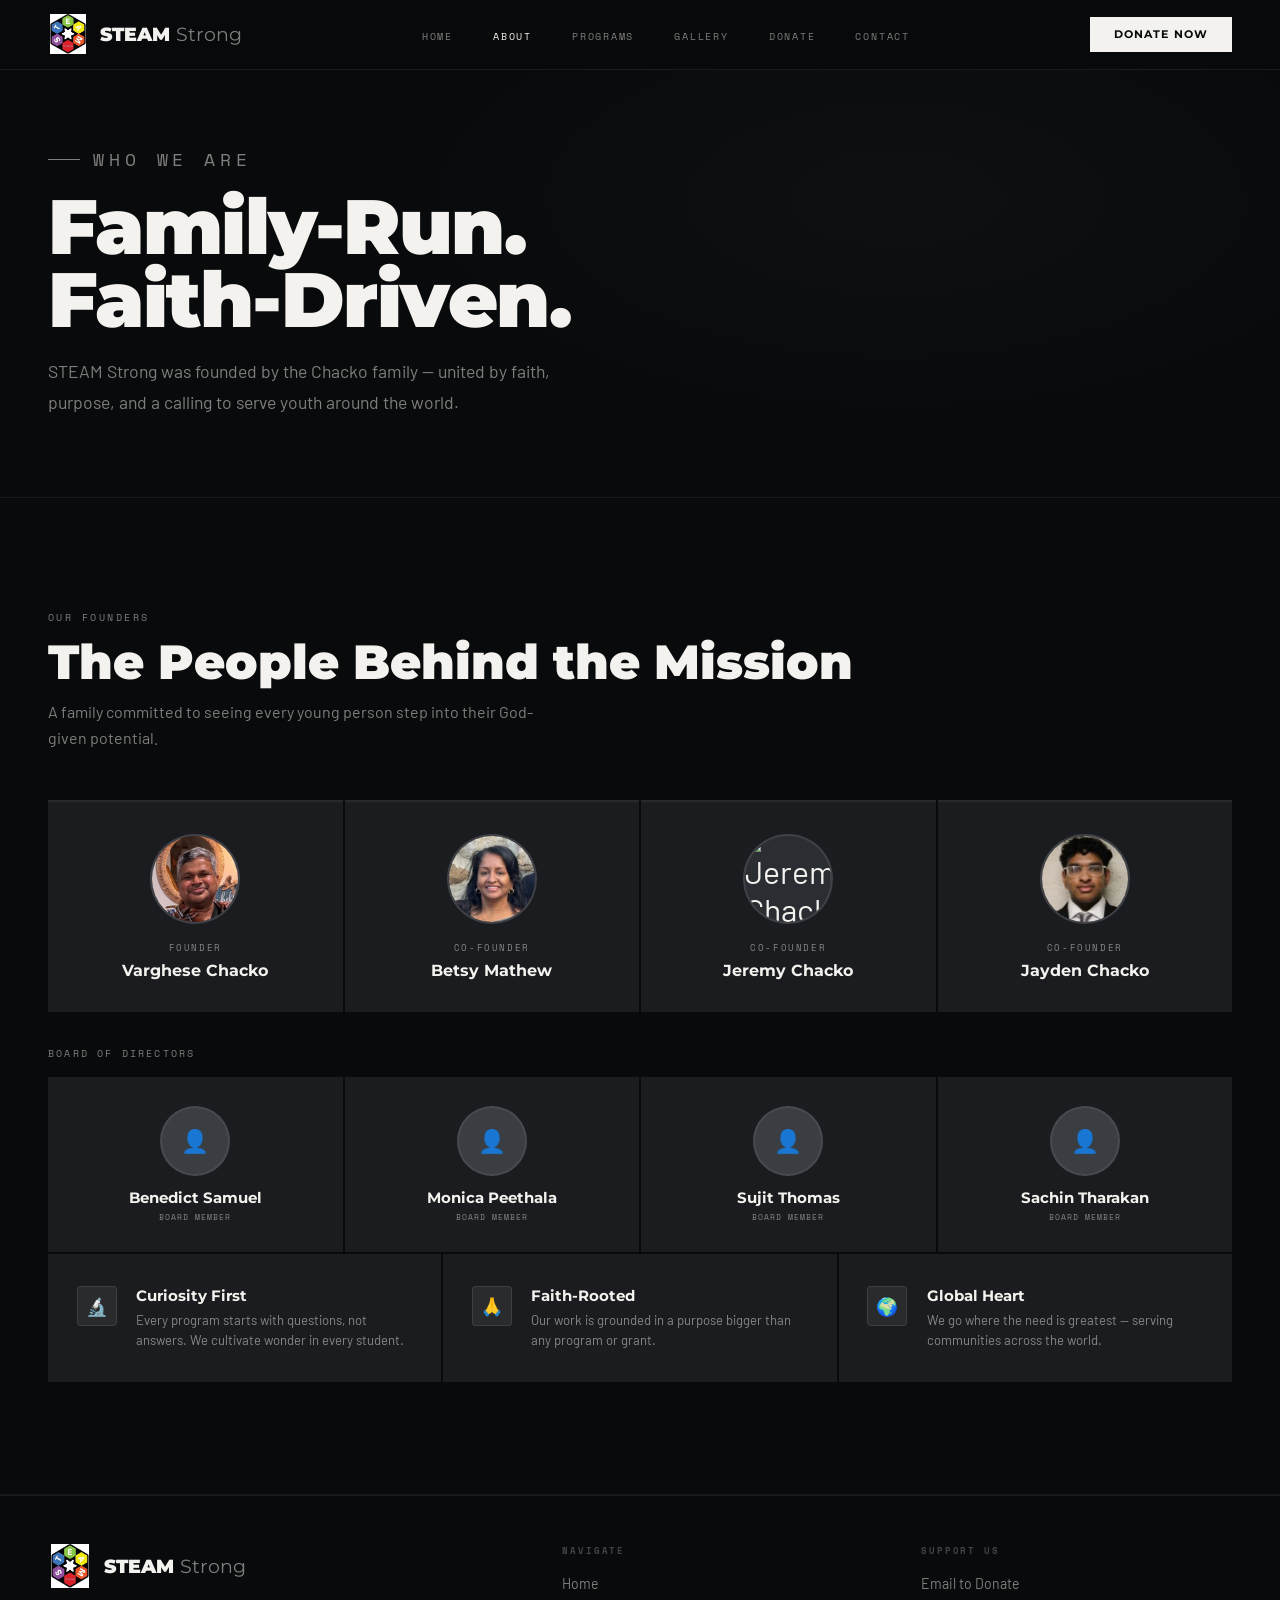
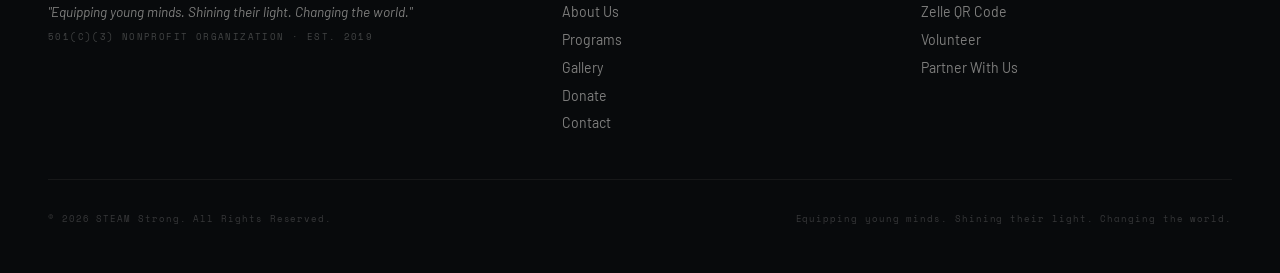
==== about.html @ a1da595a "Initial STEAM Strong website" ====
<!DOCTYPE html>
<html lang="en">
<head>
<meta charset="UTF-8">
<meta name="viewport" content="width=device-width, initial-scale=1.0">
<title>About Us — STEAM Strong</title>
<link rel="stylesheet" href="css/styles.css">
</head>
<body>

<!-- NAV -->
<nav>
  <a class="nav-logo-wrap" href="index.html">
    <img class="nav-logo-img" src="assets/images/logo.png" alt="STEAM Strong Logo">
    <div class="nav-logo-text">STEAM <span>Strong</span></div>
  </a>
  <ul class="nav-links" id="navLinks">
    <li><a href="index.html">Home</a></li>
    <li><a href="about.html" class="active">About</a></li>
    <li><a href="programs.html">Programs</a></li>
    <li><a href="gallery.html">Gallery</a></li>
    <li><a href="donate.html">Donate</a></li>
    <li><a href="contact.html">Contact</a></li>
    <li class="nav-mobile-cta"><a href="donate.html" class="nav-donate-mobile">Donate Now</a></li>
  </ul>
  <div class="nav-right">
    <a href="donate.html" class="nav-donate">Donate Now</a>
    <button class="nav-hamburger" id="hamburger" aria-label="Toggle navigation">
      <span></span><span></span><span></span>
    </button>
  </div>
</nav>

<!-- PAGE HERO -->
<section class="page-hero">
  <div class="page-hero-inner">
    <p class="page-hero-eyebrow">Who We Are</p>
    <h1>Family-Run.<br>Faith-Driven.</h1>
    <p>STEAM Strong was founded by the Chacko family — united by faith, purpose, and a calling to serve youth around the world.</p>
  </div>
</section>

<!-- FOUNDERS & BOARD -->
<section class="about reveal">
  <div class="about-header">
    <p class="section-label">Our Founders</p>
    <h2 class="section-title">The People Behind the Mission</h2>
    <p class="section-sub">A family committed to seeing every young person step into their God-given potential.</p>
  </div>

  <div class="founders-grid">
    <div class="person-card">
      <div class="person-photo"><img src="assets/images/varghese-chacko.png" alt="Varghese Chacko"></div>
      <div class="person-role">Founder</div>
      <div class="person-name">Varghese Chacko</div>
    </div>
    <div class="person-card">
      <div class="person-photo"><img src="assets/images/betsy-mathew.png" alt="Betsy Mathew"></div>
      <div class="person-role">Co-Founder</div>
      <div class="person-name">Betsy Mathew</div>
    </div>
    <div class="person-card">
      <div class="person-photo"><img src="assets/images/jeremy-chacko.jpg" alt="Jeremy Chacko"></div>
      <div class="person-role">Co-Founder</div>
      <div class="person-name">Jeremy Chacko</div>
    </div>
    <div class="person-card">
      <div class="person-photo"><img src="assets/images/jayden-chacko.png" alt="Jayden Chacko"></div>
      <div class="person-role">Co-Founder</div>
      <div class="person-name">Jayden Chacko</div>
    </div>
  </div>

  <div class="board-label">Board of Directors</div>
  <div class="board-grid">
    <div class="board-card">
      <div class="board-photo">👤</div>
      <div class="board-name">Benedict Samuel</div>
      <div class="board-title">Board Member</div>
    </div>
    <div class="board-card">
      <div class="board-photo">👤</div>
      <div class="board-name">Monica Peethala</div>
      <div class="board-title">Board Member</div>
    </div>
    <div class="board-card">
      <div class="board-photo">👤</div>
      <div class="board-name">Sujit Thomas</div>
      <div class="board-title">Board Member</div>
    </div>
    <div class="board-card">
      <div class="board-photo">👤</div>
      <div class="board-name">Sachin Tharakan</div>
      <div class="board-title">Board Member</div>
    </div>
  </div>

  <div class="values-row">
    <div class="value-card">
      <div class="value-icon-wrap">🔬</div>
      <div class="value-text"><h4>Curiosity First</h4><p>Every program starts with questions, not answers. We cultivate wonder in every student.</p></div>
    </div>
    <div class="value-card">
      <div class="value-icon-wrap">🙏</div>
      <div class="value-text"><h4>Faith-Rooted</h4><p>Our work is grounded in a purpose bigger than any program or grant.</p></div>
    </div>
    <div class="value-card">
      <div class="value-icon-wrap">🌍</div>
      <div class="value-text"><h4>Global Heart</h4><p>We go where the need is greatest — serving communities across the world.</p></div>
    </div>
  </div>
</section>

<!-- FOOTER -->
<footer>
  <div>
    <a class="footer-logo-wrap" href="index.html">
      <img class="footer-logo-img" src="assets/images/logo.png" alt="STEAM Strong">
      <div class="footer-logo-text">STEAM <span>Strong</span></div>
    </a>
    <p class="footer-tagline">"Equipping young minds. Shining their light. Changing the world."</p>
    <p class="footer-501">501(c)(3) Nonprofit Organization · Est. 2019</p>
  </div>
  <div class="footer-col">
    <h4>Navigate</h4>
    <ul>
      <li><a href="index.html">Home</a></li>
      <li><a href="about.html">About Us</a></li>
      <li><a href="programs.html">Programs</a></li>
      <li><a href="gallery.html">Gallery</a></li>
      <li><a href="donate.html">Donate</a></li>
      <li><a href="contact.html">Contact</a></li>
    </ul>
  </div>
  <div class="footer-col">
    <h4>Support Us</h4>
    <ul>
      <li><a href="mailto:steamstrong14@gmail.com">Email to Donate</a></li>
      <li><a href="donate.html">Zelle QR Code</a></li>
      <li><a href="contact.html">Volunteer</a></li>
      <li><a href="contact.html">Partner With Us</a></li>
    </ul>
  </div>
  <div class="footer-bottom">
    <p class="footer-copy">© 2026 STEAM Strong. All Rights Reserved.</p>
    <p class="footer-copy">Equipping young minds. Shining their light. Changing the world.</p>
  </div>
</footer>

<script src="js/main.js"></script>
</body>
</html>
---- css/styles.css ----
@import url('https://fonts.googleapis.com/css2?family=Montserrat:wght@400;700;900&family=Barlow:ital,wght@0,400;0,600;1,400&family=Space+Mono:wght@400;700&display=swap');

*,*::before,*::after{box-sizing:border-box;margin:0;padding:0;}
:root{
  --black:#080a0c;
  --white:#f4f2ee;
  --off-white:#e8e5df;
  --gray:#1a1c1f;
  --mid:#2a2d32;
  --light-gray:#3a3d42;
  --muted:rgba(244,242,238,0.5);
}
html{scroll-behavior:smooth;}
body{background:var(--black);color:var(--white);font-family:'Barlow',sans-serif;overflow-x:hidden;}

/* ── NAV ── */
nav{
  position:fixed;top:0;left:0;right:0;z-index:200;
  display:flex;justify-content:space-between;align-items:center;
  padding:0.9rem 3rem;
  background:rgba(8,10,12,0.95);
  backdrop-filter:blur(16px);
  border-bottom:1px solid rgba(244,242,238,0.08);
}
.nav-logo-wrap{display:flex;align-items:center;gap:0.75rem;text-decoration:none;}
.nav-logo-img{width:40px;height:40px;object-fit:contain;}
.nav-logo-text{font-family:'Montserrat',sans-serif;font-weight:900;font-size:1.2rem;color:var(--white);}
.nav-logo-text span{color:var(--muted);font-weight:400;}
.nav-links{display:flex;gap:2.5rem;list-style:none;}
.nav-links a{
  font-family:'Space Mono',monospace;font-size:0.62rem;
  letter-spacing:0.18em;text-transform:uppercase;
  color:var(--muted);text-decoration:none;transition:color 0.2s;
}
.nav-links a:hover,.nav-links a.active{color:var(--white);}
.nav-right{display:flex;align-items:center;gap:1rem;}
.nav-donate{
  font-family:'Montserrat',sans-serif;font-weight:700;
  font-size:0.7rem;letter-spacing:0.1em;text-transform:uppercase;
  background:var(--white);color:var(--black);
  padding:0.65rem 1.5rem;border:none;cursor:pointer;text-decoration:none;
  transition:background 0.2s,transform 0.15s;display:inline-block;
}
.nav-donate:hover{background:var(--off-white);transform:translateY(-1px);}

/* hamburger button */
.nav-hamburger{
  display:none;flex-direction:column;justify-content:center;
  gap:5px;background:none;border:none;cursor:pointer;
  padding:4px;z-index:210;
}
.nav-hamburger span{
  display:block;width:22px;height:2px;
  background:var(--white);
  transition:transform 0.3s ease,opacity 0.3s ease;
}
.nav-hamburger.open span:nth-child(1){transform:translateY(7px) rotate(45deg);}
.nav-hamburger.open span:nth-child(2){opacity:0;}
.nav-hamburger.open span:nth-child(3){transform:translateY(-7px) rotate(-45deg);}

/* mobile donate link inside menu (hidden on desktop) */
.nav-mobile-cta{display:none;}
.nav-donate-mobile{
  font-family:'Montserrat',sans-serif;font-weight:700;
  font-size:0.75rem;letter-spacing:0.1em;text-transform:uppercase;
  background:var(--white);color:var(--black)!important;
  padding:0.85rem 2rem;display:inline-block;
  margin-top:0.5rem;
}

/* ── HERO ── */
.hero{
  min-height:100vh;display:flex;flex-direction:column;
  justify-content:center;padding:8rem 3rem 5rem;
  position:relative;overflow:hidden;
}
.hero-bg{
  position:absolute;inset:0;z-index:0;
  background:radial-gradient(ellipse 50% 60% at 80% 50%, rgba(244,242,238,0.03) 0%, transparent 65%), var(--black);
}
.hero-hexbg{
  position:absolute;inset:0;z-index:0;opacity:0.025;
  background-image:url("data:image/svg+xml,%3Csvg xmlns='http://www.w3.org/2000/svg' width='56' height='100'%3E%3Cpath d='M28 66L0 50V18L28 2l28 16v32z' fill='none' stroke='white' stroke-width='1'/%3E%3Cpath d='M28 100L0 84V52L28 36l28 16v32z' fill='none' stroke='white' stroke-width='1'/%3E%3C/svg%3E");
  background-size:56px 100px;
}
.hero-content{position:relative;z-index:2;max-width:820px;}
.hero-eyebrow{
  font-family:'Space Mono',monospace;font-size:0.68rem;
  letter-spacing:0.28em;text-transform:uppercase;
  color:var(--muted);margin-bottom:1.4rem;
  display:flex;align-items:center;gap:0.8rem;
  opacity:0;animation:fadeUp 0.7s 0.1s forwards;
}
.hero-eyebrow::before{content:'';width:32px;height:1px;background:var(--muted);}
.hero-h1{
  font-family:'Montserrat',sans-serif;font-weight:900;
  font-size:clamp(3.5rem,9vw,7.5rem);
  line-height:0.9;letter-spacing:-0.02em;margin-bottom:1.5rem;
  opacity:0;animation:fadeUp 0.7s 0.25s forwards;
}
.hero-h1 .line1{color:var(--white);display:block;}
.hero-h1 .line2{display:block;-webkit-text-stroke:2px rgba(244,242,238,0.35);color:transparent;}
.hero-h1 .line3{display:block;color:var(--white);}
.hero-tagline{
  font-family:'Barlow',sans-serif;font-style:italic;
  font-size:1.3rem;color:rgba(244,242,238,0.6);
  margin-bottom:1.2rem;letter-spacing:0.01em;
  opacity:0;animation:fadeUp 0.7s 0.35s forwards;
}
.hero-sub{
  font-size:1.05rem;line-height:1.8;color:var(--muted);
  max-width:500px;margin-bottom:2.5rem;
  opacity:0;animation:fadeUp 0.7s 0.4s forwards;
}
.hero-actions{
  display:flex;gap:1rem;flex-wrap:wrap;
  opacity:0;animation:fadeUp 0.7s 0.55s forwards;
}
.btn-primary{
  font-family:'Montserrat',sans-serif;font-weight:700;
  font-size:0.75rem;letter-spacing:0.1em;text-transform:uppercase;
  background:var(--white);color:var(--black);
  padding:1rem 2.2rem;border:none;cursor:pointer;
  text-decoration:none;display:inline-block;
  transition:background 0.2s,transform 0.15s;
}
.btn-primary:hover{background:var(--off-white);transform:translateY(-2px);}
.btn-outline{
  font-family:'Montserrat',sans-serif;font-weight:700;
  font-size:0.75rem;letter-spacing:0.1em;text-transform:uppercase;
  background:transparent;color:var(--white);
  padding:1rem 2.2rem;border:1px solid rgba(244,242,238,0.25);
  cursor:pointer;text-decoration:none;display:inline-block;
  transition:border-color 0.2s,transform 0.15s;
}
.btn-outline:hover{border-color:var(--white);transform:translateY(-2px);}
.hero-logo-float{
  position:absolute;right:6%;top:50%;transform:translateY(-50%);
  width:clamp(180px,24vw,340px);opacity:0.07;
  pointer-events:none;z-index:1;
  animation:floatLogo 7s ease-in-out infinite;
}
@keyframes floatLogo{0%,100%{transform:translateY(-50%) rotate(-1deg);}50%{transform:translateY(-53%) rotate(1deg);}}

/* ── PAGE HERO (inner pages) ── */
.page-hero{
  padding:9rem 3rem 5rem;
  border-bottom:1px solid rgba(244,242,238,0.06);
  position:relative;overflow:hidden;
  background:radial-gradient(ellipse 60% 70% at 70% 40%, rgba(244,242,238,0.025) 0%, transparent 65%);
}
.page-hero-inner{position:relative;z-index:2;max-width:820px;}
.page-hero-eyebrow{
  font-family:'Space Mono',monospace;font-size:0.62rem;
  letter-spacing:0.28em;text-transform:uppercase;
  color:var(--muted);margin-bottom:1rem;
  display:flex;align-items:center;gap:0.8rem;
}
.page-hero-eyebrow::before{content:'';width:32px;height:1px;background:var(--muted);}
.page-hero h1{
  font-family:'Montserrat',sans-serif;font-weight:900;
  font-size:clamp(2.5rem,6vw,5rem);
  line-height:0.95;letter-spacing:-0.02em;
  margin-bottom:1.2rem;color:var(--white);
}
.page-hero p{
  font-size:1.1rem;line-height:1.75;
  color:var(--muted);max-width:560px;
}

/* ── TICKER ── */
.ticker{
  background:var(--gray);padding:0.85rem 0;
  overflow:hidden;white-space:nowrap;
  border-top:1px solid rgba(244,242,238,0.06);
  border-bottom:1px solid rgba(244,242,238,0.06);
}
.ticker-track{display:inline-flex;animation:ticker 28s linear infinite;}
.tick{
  font-family:'Montserrat',sans-serif;font-weight:700;
  font-size:0.75rem;letter-spacing:0.2em;text-transform:uppercase;
  padding:0 1.8rem;color:rgba(244,242,238,0.45);
}
.tick-dot{color:rgba(244,242,238,0.15);padding:0 0.2rem;}

/* ── SHARED SECTION LABELS ── */
.section-label{
  font-family:'Space Mono',monospace;font-size:0.62rem;
  letter-spacing:0.25em;text-transform:uppercase;color:var(--muted);margin-bottom:0.8rem;
}
.section-title{
  font-family:'Montserrat',sans-serif;font-weight:900;
  font-size:clamp(2rem,4vw,3rem);line-height:1.0;margin-bottom:0.8rem;color:var(--white);
}
.section-sub{font-size:1rem;color:var(--muted);max-width:520px;line-height:1.65;}

/* ── MISSION ── */
.mission{
  padding:7rem 3rem;
  display:grid;grid-template-columns:1fr 1fr;gap:5rem;
  align-items:center;border-bottom:1px solid rgba(244,242,238,0.06);
}
.mis-body{font-size:1.05rem;line-height:1.8;color:var(--muted);margin-bottom:1rem;}
.founded-badge{
  display:inline-flex;align-items:center;gap:0.6rem;
  border:1px solid rgba(244,242,238,0.15);padding:0.6rem 1.2rem;margin-top:1.5rem;
}
.founded-badge span{font-family:'Space Mono',monospace;font-size:0.62rem;letter-spacing:0.15em;text-transform:uppercase;color:var(--muted);}
.founded-badge strong{font-family:'Montserrat',sans-serif;font-weight:700;font-size:0.9rem;color:var(--white);}
.pillars-list{display:flex;flex-direction:column;gap:2px;}
.pillar-row{
  display:flex;align-items:center;gap:1.5rem;
  background:var(--gray);padding:1.4rem 1.8rem;transition:background 0.2s;cursor:default;
}
.pillar-row:hover{background:var(--mid);}
.pillar-letter{
  font-family:'Montserrat',sans-serif;font-weight:900;
  font-size:1.8rem;color:rgba(244,242,238,0.12);width:36px;flex-shrink:0;line-height:1;
  transition:color 0.2s;
}
.pillar-row:hover .pillar-letter{color:rgba(244,242,238,0.35);}
.pillar-name{font-family:'Montserrat',sans-serif;font-weight:700;font-size:1rem;margin-bottom:0.15rem;}
.pillar-desc{font-size:0.8rem;color:var(--muted);}

/* ── ABOUT ── */
.about{padding:7rem 3rem;border-bottom:1px solid rgba(244,242,238,0.06);}
.about-header{margin-bottom:3rem;}

/* founders */
.founders-grid{display:grid;grid-template-columns:repeat(4,1fr);gap:2px;margin-bottom:2px;}
.person-card{
  background:var(--gray);padding:2rem 1.5rem;
  display:flex;flex-direction:column;align-items:center;text-align:center;
  border-top:2px solid rgba(244,242,238,0.06);
  transition:background 0.25s,border-color 0.25s,transform 0.25s;
  cursor:default;
}
.person-card:hover{background:var(--mid);border-color:rgba(244,242,238,0.25);transform:translateY(-4px);}
.person-photo{
  width:90px;height:90px;border-radius:50%;
  background:var(--mid);border:2px solid rgba(244,242,238,0.1);
  margin-bottom:1.1rem;overflow:hidden;
  display:flex;align-items:center;justify-content:center;
  font-size:2rem;transition:border-color 0.25s;
}
.person-card:hover .person-photo{border-color:rgba(244,242,238,0.35);}
.person-photo img{width:100%;height:100%;object-fit:cover;}
.person-role{
  font-family:'Space Mono',monospace;font-size:0.55rem;
  letter-spacing:0.18em;text-transform:uppercase;
  color:var(--muted);margin-bottom:0.4rem;
}
.person-name{font-family:'Montserrat',sans-serif;font-weight:700;font-size:1rem;}

/* board */
.board-label{
  font-family:'Space Mono',monospace;font-size:0.62rem;
  letter-spacing:0.22em;text-transform:uppercase;color:var(--muted);
  padding:2rem 0 1rem;
}
.board-grid{display:grid;grid-template-columns:repeat(4,1fr);gap:2px;}
.board-card{
  background:var(--gray);padding:1.8rem 1.5rem;
  display:flex;flex-direction:column;align-items:center;text-align:center;
  transition:background 0.2s,transform 0.2s;cursor:default;
}
.board-card:hover{background:var(--mid);transform:translateY(-3px);}
.board-photo{
  width:70px;height:70px;border-radius:50%;
  background:var(--light-gray);margin-bottom:0.85rem;
  display:flex;align-items:center;justify-content:center;font-size:1.4rem;
  border:2px solid rgba(244,242,238,0.07);overflow:hidden;transition:border-color 0.2s;
}
.board-card:hover .board-photo{border-color:rgba(244,242,238,0.25);}
.board-photo img{width:100%;height:100%;object-fit:cover;}
.board-name{font-family:'Montserrat',sans-serif;font-weight:700;font-size:0.92rem;margin-bottom:0.25rem;}
.board-title{font-family:'Space Mono',monospace;font-size:0.52rem;letter-spacing:0.12em;text-transform:uppercase;color:var(--muted);}

/* values */
.values-row{display:grid;grid-template-columns:repeat(3,1fr);gap:2px;margin-top:2px;}
.value-card{
  background:var(--gray);padding:2rem 1.8rem;
  display:flex;gap:1.2rem;align-items:flex-start;transition:background 0.25s;
}
.value-card:hover{background:var(--mid);}
.value-icon-wrap{
  width:40px;height:40px;border-radius:4px;flex-shrink:0;
  display:flex;align-items:center;justify-content:center;font-size:1.1rem;
  background:rgba(244,242,238,0.07);border:1px solid rgba(244,242,238,0.1);
}
.value-text h4{font-family:'Montserrat',sans-serif;font-weight:700;font-size:0.95rem;margin-bottom:0.3rem;}
.value-text p{font-size:0.82rem;line-height:1.55;color:var(--muted);}

/* ── PROGRAMS ── */
.programs-section{padding:7rem 3rem;border-bottom:1px solid rgba(244,242,238,0.06);}
.programs-header{margin-bottom:3.5rem;}
.programs-grid{display:grid;grid-template-columns:1fr 1fr;gap:2px;}
.program-card{
  background:var(--gray);padding:2.5rem 2rem;
  border-top:2px solid rgba(244,242,238,0.04);
  transition:background 0.25s,border-color 0.25s;
}
.program-card:hover{background:var(--mid);border-color:rgba(244,242,238,0.2);}
.program-letter{
  font-family:'Montserrat',sans-serif;font-weight:900;
  font-size:3.5rem;color:rgba(244,242,238,0.07);
  line-height:1;margin-bottom:0.75rem;
  transition:color 0.2s;
}
.program-card:hover .program-letter{color:rgba(244,242,238,0.15);}
.program-name{font-family:'Montserrat',sans-serif;font-weight:900;font-size:1.3rem;margin-bottom:0.75rem;}
.program-desc{font-size:0.95rem;line-height:1.75;color:var(--muted);}

.approach-section{padding:7rem 3rem;border-bottom:1px solid rgba(244,242,238,0.06);}
.approach-header{margin-bottom:3rem;}
.approach-grid{display:grid;grid-template-columns:repeat(3,1fr);gap:2px;}
.approach-card{
  background:var(--gray);padding:2rem 1.8rem;
  transition:background 0.25s;
}
.approach-card:hover{background:var(--mid);}
.approach-num{
  font-family:'Space Mono',monospace;font-size:0.6rem;
  letter-spacing:0.2em;color:rgba(244,242,238,0.2);
  margin-bottom:1.2rem;
}
.approach-card h4{font-family:'Montserrat',sans-serif;font-weight:700;font-size:1rem;margin-bottom:0.5rem;}
.approach-card p{font-size:0.85rem;line-height:1.6;color:var(--muted);}

/* ── GET INVOLVED ── */
.involve{padding:7rem 3rem;border-bottom:1px solid rgba(244,242,238,0.06);}
.involve-header{margin-bottom:3.5rem;}
.involve-grid{display:grid;grid-template-columns:repeat(4,1fr);gap:2px;}
.inv-card{
  background:var(--gray);padding:2.5rem 2rem;
  position:relative;overflow:hidden;cursor:pointer;
  border-top:2px solid rgba(244,242,238,0.0);
  transition:background 0.25s,border-color 0.25s,transform 0.2s;
  text-decoration:none;color:inherit;display:block;
}
.inv-card:hover{background:var(--mid);border-color:rgba(244,242,238,0.3);transform:translateY(-3px);}
.inv-bg-num{
  position:absolute;right:-0.5rem;bottom:-1.5rem;
  font-family:'Montserrat',sans-serif;font-weight:900;
  font-size:6rem;color:rgba(244,242,238,0.04);line-height:1;pointer-events:none;
}
.inv-title{font-family:'Montserrat',sans-serif;font-weight:900;font-size:1.2rem;margin-bottom:0.75rem;}
.inv-desc{font-size:0.85rem;line-height:1.6;color:var(--muted);}
.inv-arrow{margin-top:1.5rem;font-size:1.2rem;color:rgba(244,242,238,0.25);display:block;transition:transform 0.25s,color 0.2s;}
.inv-card:hover .inv-arrow{transform:translate(4px,-4px);color:var(--white);}

/* ── DONATE SECTION ── */
.donate-section{
  padding:7rem 3rem;
  background:var(--gray);
  border-bottom:1px solid rgba(244,242,238,0.06);
}
.donate-inner{
  display:grid;grid-template-columns:1fr 1fr;gap:5rem;align-items:center;
}
.donate-left .section-title{margin-bottom:1rem;}
.donate-left p{font-size:1rem;line-height:1.75;color:var(--muted);margin-bottom:2rem;}
.donate-methods{display:flex;flex-direction:column;gap:2px;}
.donate-method{
  background:var(--black);padding:1.5rem 1.8rem;
  display:flex;align-items:center;gap:1.5rem;
  transition:background 0.2s;
}
.donate-method:hover{background:var(--mid);}
.donate-method-icon{
  width:44px;height:44px;background:var(--mid);border:1px solid rgba(244,242,238,0.1);
  display:flex;align-items:center;justify-content:center;font-size:1.1rem;flex-shrink:0;
}
.donate-method-text strong{
  display:block;font-family:'Montserrat',sans-serif;font-weight:700;font-size:0.95rem;margin-bottom:0.2rem;
}
.donate-method-text span{font-size:0.82rem;color:var(--muted);}
.donate-method-text a{font-size:0.82rem;color:rgba(244,242,238,0.6);text-decoration:none;transition:color 0.2s;}
.donate-method-text a:hover{color:var(--white);}
.donate-btn{
  display:inline-block;margin-top:1.5rem;
  font-family:'Montserrat',sans-serif;font-weight:700;
  font-size:0.75rem;letter-spacing:0.1em;text-transform:uppercase;
  background:var(--white);color:var(--black);
  padding:1rem 2.2rem;border:none;cursor:pointer;text-decoration:none;
  transition:background 0.2s,transform 0.15s;
}
.donate-btn:hover{background:var(--off-white);transform:translateY(-2px);}

/* Zelle QR */
.zelle-qr-wrap{
  display:flex;flex-direction:column;align-items:center;
  background:var(--black);padding:2.5rem;
  border:1px solid rgba(244,242,238,0.08);
}
.zelle-qr-label{
  font-family:'Space Mono',monospace;font-size:0.62rem;
  letter-spacing:0.2em;text-transform:uppercase;color:var(--muted);margin-bottom:1.2rem;
}
.zelle-qr-img{
  width:180px;height:180px;object-fit:contain;
  border:1px solid rgba(244,242,238,0.08);background:white;padding:8px;
}
.zelle-name{font-family:'Montserrat',sans-serif;font-weight:700;font-size:1rem;margin-top:1rem;}
.zelle-email{font-size:0.82rem;color:var(--muted);margin-top:0.25rem;}
.zelle-logo{
  font-family:'Montserrat',sans-serif;font-weight:900;
  font-size:1.2rem;color:#6d1ed4;margin-top:0.75rem;letter-spacing:-0.01em;
}

/* ── HOME ABOUT TEASER ── */
.home-about{
  padding:7rem 3rem;
  border-bottom:1px solid rgba(244,242,238,0.06);
}
.home-about-inner{display:grid;grid-template-columns:1fr 1fr;gap:5rem;align-items:center;}
.home-about-faces{display:grid;grid-template-columns:1fr 1fr;gap:2px;}
.home-face{
  background:var(--gray);padding:1.5rem 1rem;
  display:flex;flex-direction:column;align-items:center;text-align:center;
  transition:background 0.2s;
}
.home-face:hover{background:var(--mid);}
.home-face-photo{
  width:72px;height:72px;border-radius:50%;
  background:var(--mid);border:2px solid rgba(244,242,238,0.1);
  margin-bottom:0.8rem;overflow:hidden;
  display:flex;align-items:center;justify-content:center;font-size:1.6rem;
}
.home-face-photo img{width:100%;height:100%;object-fit:cover;}
.home-face-name{font-family:'Montserrat',sans-serif;font-weight:700;font-size:0.85rem;}
.home-face-role{font-family:'Space Mono',monospace;font-size:0.5rem;letter-spacing:0.15em;text-transform:uppercase;color:var(--muted);margin-top:0.25rem;}

/* ── HOME GALLERY TEASER ── */
.home-gallery{
  padding:7rem 3rem;
  border-bottom:1px solid rgba(244,242,238,0.06);
}
.home-gallery-header{display:flex;justify-content:space-between;align-items:flex-end;margin-bottom:2rem;}
.home-gallery-grid{display:grid;grid-template-columns:repeat(3,1fr);gap:3px;}
.home-gallery-item{
  overflow:hidden;position:relative;cursor:pointer;
  background:var(--gray);aspect-ratio:4/3;
}
.home-gallery-item img{
  width:100%;height:100%;object-fit:cover;
  display:block;
  transition:transform 0.5s ease,filter 0.4s ease;
  filter:brightness(0.85);
}
.home-gallery-item:hover img{transform:scale(1.05);filter:brightness(1);}

/* ── IMPACT GALLERY (full) ── */
.impact{padding:7rem 3rem;border-bottom:1px solid rgba(244,242,238,0.06);}
.impact-header{margin-bottom:3rem;}
.gallery-grid{
  display:grid;
  grid-template-columns:repeat(3,1fr);
  grid-template-rows:auto auto;
  gap:3px;
}
.gallery-item{
  overflow:hidden;position:relative;cursor:pointer;
  background:var(--gray);
}
.gallery-item.tall{grid-row:span 2;}
.gallery-item.wide{grid-column:span 2;}
.gallery-item img{
  width:100%;height:100%;object-fit:cover;
  display:block;
  transition:transform 0.5s ease,filter 0.4s ease;
  filter:brightness(0.85);
  min-height:260px;
}
.gallery-item.tall img{min-height:100%;}
.gallery-item:hover img{transform:scale(1.05);filter:brightness(1);}
.gallery-caption{
  position:absolute;bottom:0;left:0;right:0;
  padding:1.2rem 1.5rem;
  background:linear-gradient(transparent, rgba(8,10,12,0.85));
  font-family:'Space Mono',monospace;font-size:0.58rem;
  letter-spacing:0.15em;text-transform:uppercase;
  color:rgba(244,242,238,0.7);
  transform:translateY(8px);opacity:0;
  transition:transform 0.3s,opacity 0.3s;
}
.gallery-item:hover .gallery-caption{transform:translateY(0);opacity:1;}

/* lightbox */
.lightbox{
  position:fixed;inset:0;z-index:999;
  background:rgba(8,10,12,0.95);
  display:flex;align-items:center;justify-content:center;
  opacity:0;pointer-events:none;transition:opacity 0.3s;
}
.lightbox.open{opacity:1;pointer-events:all;}
.lightbox img{max-width:90vw;max-height:88vh;object-fit:contain;}
.lightbox-close{
  position:absolute;top:1.5rem;right:2rem;
  font-size:2rem;color:var(--muted);cursor:pointer;
  transition:color 0.2s;background:none;border:none;
}
.lightbox-close:hover{color:var(--white);}

/* ── CONTACT ── */
.contact{padding:7rem 3rem;border-bottom:1px solid rgba(244,242,238,0.06);}
.contact-inner{display:grid;grid-template-columns:1fr 1.5fr;gap:5rem;align-items:start;}
.contact-left p{font-size:1rem;line-height:1.75;color:var(--muted);margin:1rem 0 2rem;}
.contact-detail{display:flex;align-items:center;gap:1rem;margin-bottom:1.2rem;}
.contact-icon{
  width:40px;height:40px;display:flex;align-items:center;
  justify-content:center;font-size:0.9rem;flex-shrink:0;
  background:var(--gray);border:1px solid rgba(244,242,238,0.1);
}
.contact-detail-text strong{
  display:block;font-family:'Space Mono',monospace;font-size:0.55rem;
  letter-spacing:0.15em;text-transform:uppercase;color:var(--muted);margin-bottom:0.15rem;
}
.contact-detail-text span,.contact-detail-text a{
  font-size:0.9rem;color:rgba(244,242,238,0.75);text-decoration:none;transition:color 0.2s;
}
.contact-detail-text a:hover{color:var(--white);}
.contact-form{display:flex;flex-direction:column;gap:1rem;}
.form-row{display:grid;grid-template-columns:1fr 1fr;gap:1rem;}
.form-group{display:flex;flex-direction:column;gap:0.35rem;}
.form-label{font-family:'Space Mono',monospace;font-size:0.55rem;letter-spacing:0.18em;text-transform:uppercase;color:var(--muted);}
.form-input,.form-select,.form-textarea{
  background:var(--gray);border:1px solid rgba(244,242,238,0.08);
  color:var(--white);padding:0.85rem 1rem;
  font-family:'Barlow',sans-serif;font-size:0.95rem;
  outline:none;transition:border-color 0.2s;
}
.form-input:focus,.form-select:focus,.form-textarea:focus{border-color:rgba(244,242,238,0.4);}
.form-select option{background:var(--gray);}
.form-textarea{resize:vertical;min-height:110px;}
.form-submit{
  font-family:'Montserrat',sans-serif;font-weight:700;
  font-size:0.75rem;letter-spacing:0.1em;text-transform:uppercase;
  background:var(--white);color:var(--black);
  padding:1.1rem 2.2rem;border:none;cursor:pointer;
  align-self:flex-start;transition:background 0.2s,transform 0.15s;
}
.form-submit:hover{background:var(--off-white);transform:translateY(-2px);}

/* ── FOOTER ── */
footer{
  padding:3rem;display:grid;grid-template-columns:1.5fr 1fr 1fr;
  gap:3rem;align-items:start;border-top:1px solid rgba(244,242,238,0.08);
}
.footer-logo-wrap{display:flex;align-items:center;gap:0.75rem;margin-bottom:0.8rem;text-decoration:none;}
.footer-logo-img{width:44px;height:44px;object-fit:contain;}
.footer-logo-text{font-family:'Montserrat',sans-serif;font-weight:900;font-size:1.2rem;color:var(--white);}
.footer-logo-text span{color:var(--muted);font-weight:400;}
.footer-tagline{font-size:0.85rem;color:var(--muted);line-height:1.55;margin-bottom:0.5rem;font-style:italic;}
.footer-501{font-family:'Space Mono',monospace;font-size:0.58rem;letter-spacing:0.15em;text-transform:uppercase;color:rgba(244,242,238,0.25);}
.footer-col h4{font-family:'Space Mono',monospace;font-size:0.58rem;letter-spacing:0.2em;text-transform:uppercase;color:rgba(244,242,238,0.25);margin-bottom:1rem;}
.footer-col ul{list-style:none;display:flex;flex-direction:column;gap:0.55rem;}
.footer-col a{font-size:0.88rem;color:var(--muted);text-decoration:none;transition:color 0.2s;}
.footer-col a:hover{color:var(--white);}
.footer-bottom{
  grid-column:span 3;border-top:1px solid rgba(244,242,238,0.06);padding-top:2rem;
  display:flex;justify-content:space-between;align-items:center;flex-wrap:wrap;gap:1rem;
}
.footer-copy{font-family:'Space Mono',monospace;font-size:0.58rem;letter-spacing:0.1em;color:rgba(244,242,238,0.2);}

/* ── ANIMATIONS ── */
@keyframes fadeUp{from{opacity:0;transform:translateY(20px);}to{opacity:1;transform:translateY(0);}}
@keyframes ticker{from{transform:translateX(0);}to{transform:translateX(-50%);}}
.reveal{opacity:0;transform:translateY(28px);transition:opacity 0.7s,transform 0.7s;}
.reveal.visible{opacity:1;transform:translateY(0);}

/* ── RESPONSIVE ── */
@media(max-width:960px){
  nav{padding:1rem 1.5rem;}
  .nav-hamburger{display:flex;}
  .nav-donate{display:none;}

  /* Mobile overlay menu */
  .nav-links{
    display:flex;
    flex-direction:column;align-items:center;justify-content:center;
    position:fixed;inset:0;
    background:rgba(8,10,12,0.98);backdrop-filter:blur(16px);
    gap:2.2rem;z-index:195;
    opacity:0;pointer-events:none;
    transition:opacity 0.3s ease;
  }
  .nav-links.open{opacity:1;pointer-events:all;}
  .nav-links a{font-size:0.85rem;letter-spacing:0.2em;}
  .nav-mobile-cta{display:list-item;}

  /* page layout */
  .hero,.mission,.about,.involve,.donate-section,.contact,
  .programs-section,.approach-section,.home-about,.home-gallery,.impact{
    padding:4rem 1.5rem;
  }
  .hero{padding-top:7rem;}
  .hero-logo-float{display:none;}
  .mission{grid-template-columns:1fr;gap:3rem;}
  .founders-grid{grid-template-columns:1fr 1fr;}
  .board-grid{grid-template-columns:1fr 1fr;}
  .values-row{grid-template-columns:1fr;}
  .involve-grid{grid-template-columns:1fr 1fr;}
  .donate-inner{grid-template-columns:1fr;gap:3rem;}
  .contact-inner{grid-template-columns:1fr;gap:3rem;}
  .form-row{grid-template-columns:1fr;}
  footer{grid-template-columns:1fr;padding:2rem 1.5rem;}
  .footer-bottom{grid-column:span 1;flex-direction:column;text-align:center;}
  .programs-grid{grid-template-columns:1fr;}
  .approach-grid{grid-template-columns:1fr;}
  .home-about-inner{grid-template-columns:1fr;gap:3rem;}
  .home-gallery-grid{grid-template-columns:1fr 1fr;}
  .home-gallery-header{flex-direction:column;align-items:flex-start;gap:1rem;}
  .gallery-grid{grid-template-columns:1fr 1fr;}
  .gallery-item.tall{grid-row:span 1;}
  .gallery-item.wide{grid-column:span 2;}
  .page-hero{padding:7rem 1.5rem 3.5rem;}
}
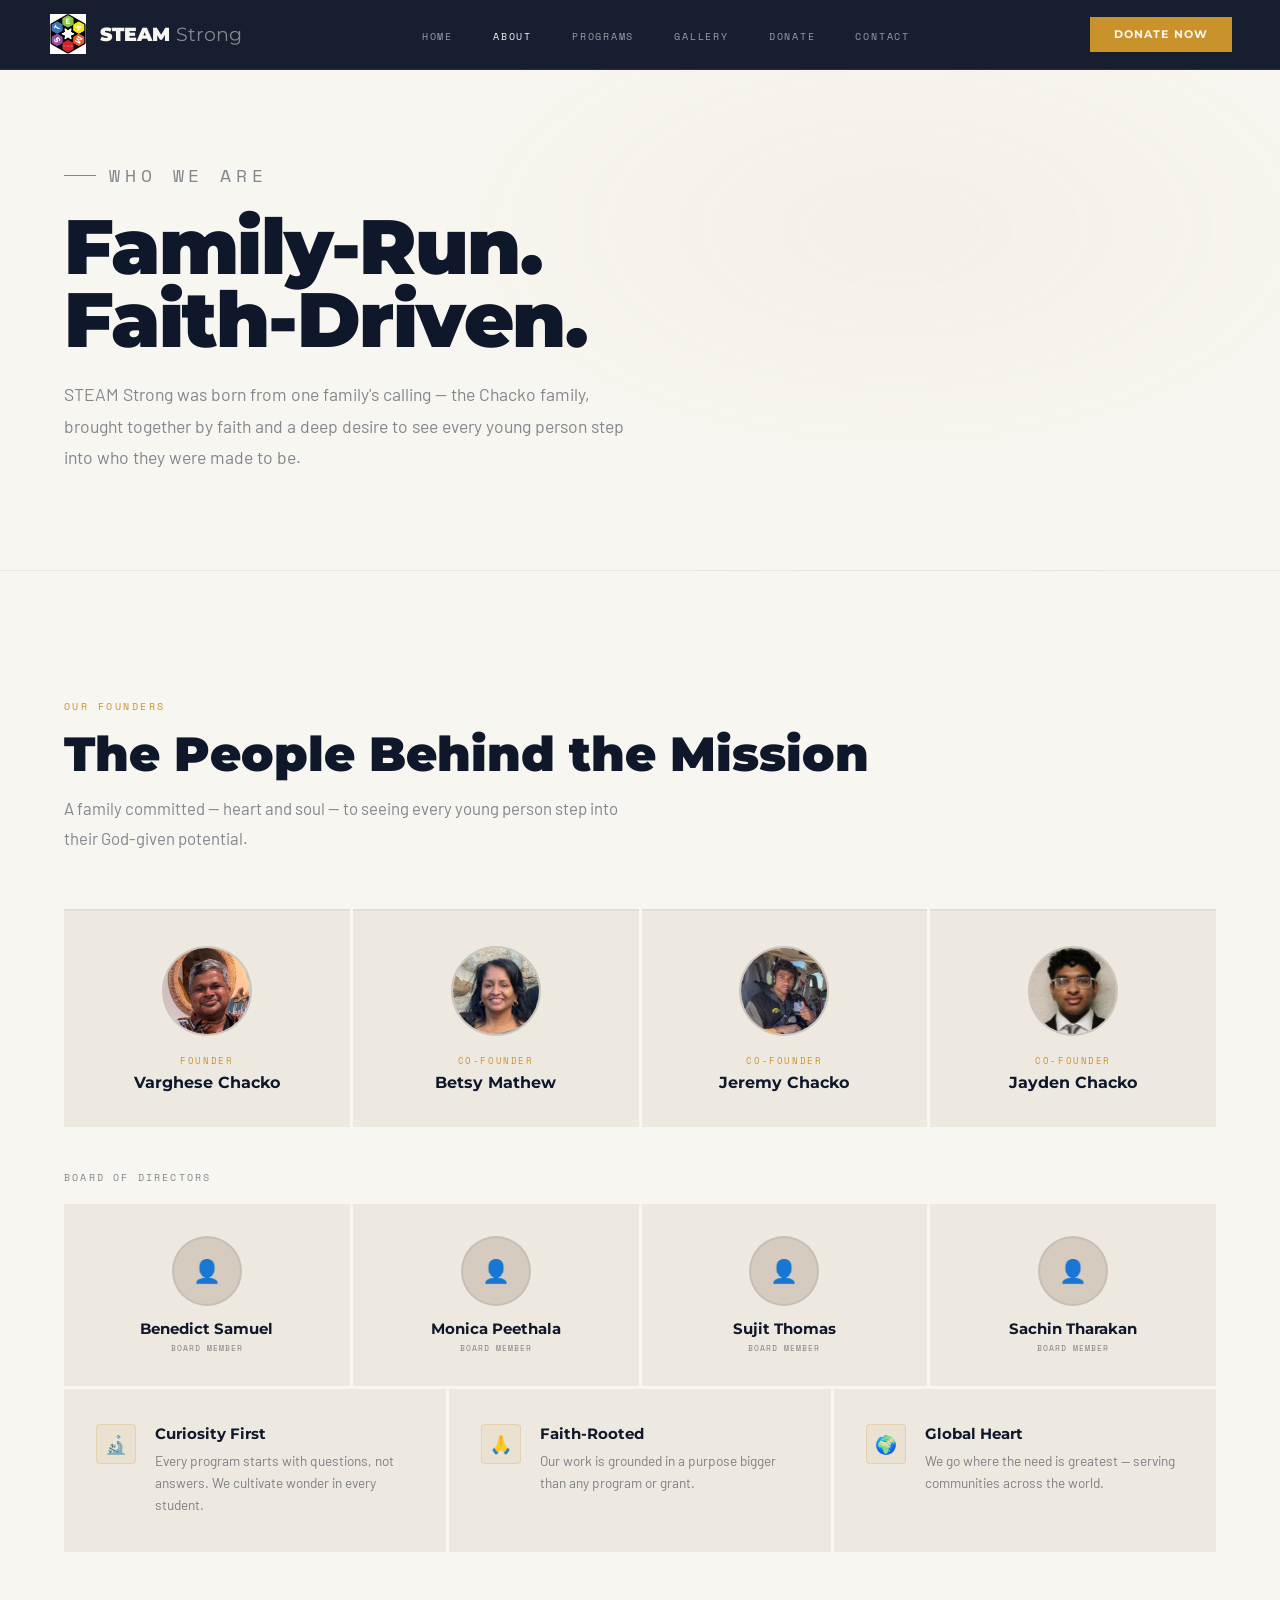
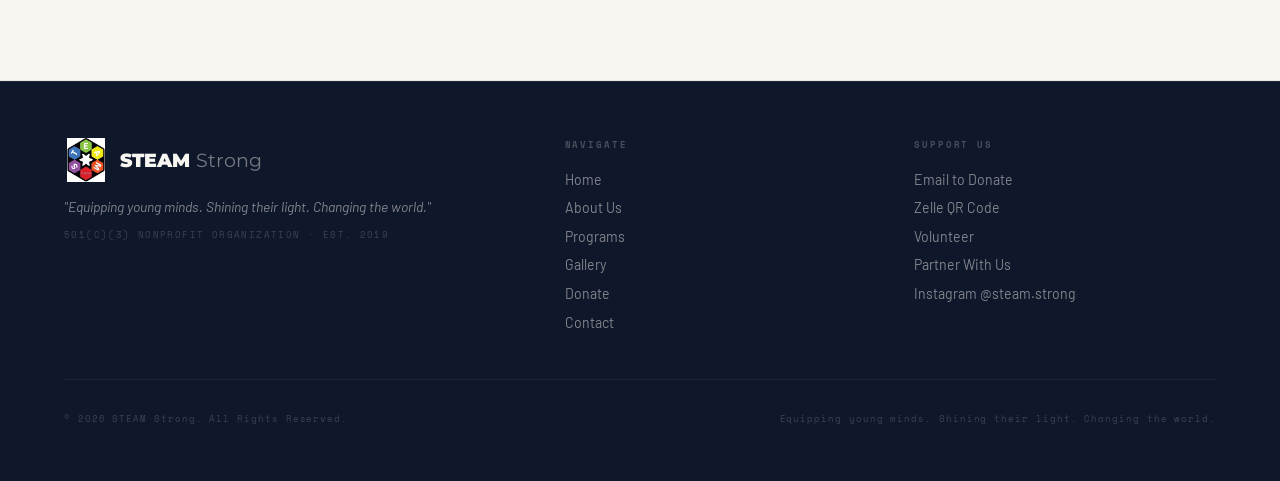
==== commit d8877702: "Warm gold theme, logo fix, Instagram, copy updates" ====
--- a/about.html
+++ b/about.html
@@ -36,7 +36,7 @@
   <div class="page-hero-inner">
     <p class="page-hero-eyebrow">Who We Are</p>
     <h1>Family-Run.<br>Faith-Driven.</h1>
-    <p>STEAM Strong was founded by the Chacko family — united by faith, purpose, and a calling to serve youth around the world.</p>
+    <p>STEAM Strong was born from one family's calling — the Chacko family, brought together by faith and a deep desire to see every young person step into who they were made to be.</p>
   </div>
 </section>
 
@@ -45,7 +45,7 @@
   <div class="about-header">
     <p class="section-label">Our Founders</p>
     <h2 class="section-title">The People Behind the Mission</h2>
-    <p class="section-sub">A family committed to seeing every young person step into their God-given potential.</p>
+    <p class="section-sub">A family committed — heart and soul — to seeing every young person step into their God-given potential.</p>
   </div>
 
   <div class="founders-grid">
@@ -60,7 +60,7 @@
       <div class="person-name">Betsy Mathew</div>
     </div>
     <div class="person-card">
-      <div class="person-photo"><img src="assets/images/jeremy-chacko.jpg" alt="Jeremy Chacko"></div>
+      <div class="person-photo"><img src="assets/images/jeremy-chacko.png" alt="Jeremy Chacko"></div>
       <div class="person-role">Co-Founder</div>
       <div class="person-name">Jeremy Chacko</div>
     </div>
@@ -139,6 +139,7 @@
       <li><a href="donate.html">Zelle QR Code</a></li>
       <li><a href="contact.html">Volunteer</a></li>
       <li><a href="contact.html">Partner With Us</a></li>
+      <li><a href="https://instagram.com/steam.strong" target="_blank">Instagram @steam.strong</a></li>
     </ul>
   </div>
   <div class="footer-bottom">
--- a/css/styles.css
+++ b/css/styles.css
@@ -2,46 +2,48 @@
 
 *,*::before,*::after{box-sizing:border-box;margin:0;padding:0;}
 :root{
-  --black:#080a0c;
-  --white:#f4f2ee;
-  --off-white:#e8e5df;
-  --gray:#1a1c1f;
-  --mid:#2a2d32;
-  --light-gray:#3a3d42;
-  --muted:rgba(244,242,238,0.5);
+  --black:#F8F6F1;          /* page background — warm cream */
+  --white:#0F172A;          /* primary text — deep navy */
+  --off-white:#1E2D4A;      /* secondary navy (hover states) */
+  --gray:#EEE9E0;           /* card / alt section background */
+  --mid:#E0D9CE;            /* card hover background */
+  --light-gray:#D5CCBF;     /* deep hover, board photo background */
+  --muted:rgba(15,23,42,0.5);  /* muted body text */
+  --gold:#C9922A;           /* accent — gold */
+  --gold-dark:#B8821F;      /* gold hover */
 }
 html{scroll-behavior:smooth;}
 body{background:var(--black);color:var(--white);font-family:'Barlow',sans-serif;overflow-x:hidden;}
 
-/* ── NAV ── */
+/* ── NAV — always dark navy ── */
 nav{
   position:fixed;top:0;left:0;right:0;z-index:200;
   display:flex;justify-content:space-between;align-items:center;
   padding:0.9rem 3rem;
-  background:rgba(8,10,12,0.95);
+  background:rgba(15,23,42,0.97);
   backdrop-filter:blur(16px);
   border-bottom:1px solid rgba(244,242,238,0.08);
 }
 .nav-logo-wrap{display:flex;align-items:center;gap:0.75rem;text-decoration:none;}
 .nav-logo-img{width:40px;height:40px;object-fit:contain;}
-.nav-logo-text{font-family:'Montserrat',sans-serif;font-weight:900;font-size:1.2rem;color:var(--white);}
-.nav-logo-text span{color:var(--muted);font-weight:400;}
+.nav-logo-text{font-family:'Montserrat',sans-serif;font-weight:900;font-size:1.2rem;color:#F8F6F1;}
+.nav-logo-text span{color:rgba(244,242,238,0.5);font-weight:400;}
 .nav-links{display:flex;gap:2.5rem;list-style:none;}
 .nav-links a{
   font-family:'Space Mono',monospace;font-size:0.62rem;
   letter-spacing:0.18em;text-transform:uppercase;
-  color:var(--muted);text-decoration:none;transition:color 0.2s;
-}
-.nav-links a:hover,.nav-links a.active{color:var(--white);}
+  color:rgba(244,242,238,0.6);text-decoration:none;transition:color 0.2s;
+}
+.nav-links a:hover,.nav-links a.active{color:#F8F6F1;}
 .nav-right{display:flex;align-items:center;gap:1rem;}
 .nav-donate{
   font-family:'Montserrat',sans-serif;font-weight:700;
   font-size:0.7rem;letter-spacing:0.1em;text-transform:uppercase;
-  background:var(--white);color:var(--black);
+  background:var(--gold);color:#F8F6F1;
   padding:0.65rem 1.5rem;border:none;cursor:pointer;text-decoration:none;
   transition:background 0.2s,transform 0.15s;display:inline-block;
 }
-.nav-donate:hover{background:var(--off-white);transform:translateY(-1px);}
+.nav-donate:hover{background:var(--gold-dark);transform:translateY(-1px);}
 
 /* hamburger button */
 .nav-hamburger{
@@ -51,7 +53,7 @@
 }
 .nav-hamburger span{
   display:block;width:22px;height:2px;
-  background:var(--white);
+  background:#F8F6F1;
   transition:transform 0.3s ease,opacity 0.3s ease;
 }
 .nav-hamburger.open span:nth-child(1){transform:translateY(7px) rotate(45deg);}
@@ -63,24 +65,24 @@
 .nav-donate-mobile{
   font-family:'Montserrat',sans-serif;font-weight:700;
   font-size:0.75rem;letter-spacing:0.1em;text-transform:uppercase;
-  background:var(--white);color:var(--black)!important;
-  padding:0.85rem 2rem;display:inline-block;
+  background:var(--gold);color:#F8F6F1!important;
+  padding:0.85rem 2rem;display:inline-block;text-decoration:none;
   margin-top:0.5rem;
 }
 
 /* ── HERO ── */
 .hero{
   min-height:100vh;display:flex;flex-direction:column;
-  justify-content:center;padding:8rem 3rem 5rem;
+  justify-content:center;padding:8rem 4rem 5rem;
   position:relative;overflow:hidden;
 }
 .hero-bg{
   position:absolute;inset:0;z-index:0;
-  background:radial-gradient(ellipse 50% 60% at 80% 50%, rgba(244,242,238,0.03) 0%, transparent 65%), var(--black);
+  background:radial-gradient(ellipse 50% 60% at 78% 50%, rgba(201,146,42,0.07) 0%, transparent 65%), var(--black);
 }
 .hero-hexbg{
-  position:absolute;inset:0;z-index:0;opacity:0.025;
-  background-image:url("data:image/svg+xml,%3Csvg xmlns='http://www.w3.org/2000/svg' width='56' height='100'%3E%3Cpath d='M28 66L0 50V18L28 2l28 16v32z' fill='none' stroke='white' stroke-width='1'/%3E%3Cpath d='M28 100L0 84V52L28 36l28 16v32z' fill='none' stroke='white' stroke-width='1'/%3E%3C/svg%3E");
+  position:absolute;inset:0;z-index:0;opacity:0.04;
+  background-image:url("data:image/svg+xml,%3Csvg xmlns='http://www.w3.org/2000/svg' width='56' height='100'%3E%3Cpath d='M28 66L0 50V18L28 2l28 16v32z' fill='none' stroke='%230F172A' stroke-width='1'/%3E%3Cpath d='M28 100L0 84V52L28 36l28 16v32z' fill='none' stroke='%230F172A' stroke-width='1'/%3E%3C/svg%3E");
   background-size:56px 100px;
 }
 .hero-content{position:relative;z-index:2;max-width:820px;}
@@ -99,17 +101,17 @@
   opacity:0;animation:fadeUp 0.7s 0.25s forwards;
 }
 .hero-h1 .line1{color:var(--white);display:block;}
-.hero-h1 .line2{display:block;-webkit-text-stroke:2px rgba(244,242,238,0.35);color:transparent;}
+.hero-h1 .line2{display:block;-webkit-text-stroke:3px var(--gold);color:transparent;}
 .hero-h1 .line3{display:block;color:var(--white);}
 .hero-tagline{
   font-family:'Barlow',sans-serif;font-style:italic;
-  font-size:1.3rem;color:rgba(244,242,238,0.6);
+  font-size:1.3rem;color:rgba(15,23,42,0.6);
   margin-bottom:1.2rem;letter-spacing:0.01em;
   opacity:0;animation:fadeUp 0.7s 0.35s forwards;
 }
 .hero-sub{
-  font-size:1.05rem;line-height:1.8;color:var(--muted);
-  max-width:500px;margin-bottom:2.5rem;
+  font-size:1.05rem;line-height:1.85;color:var(--muted);
+  max-width:520px;margin-bottom:2.5rem;
   opacity:0;animation:fadeUp 0.7s 0.4s forwards;
 }
 .hero-actions{
@@ -119,41 +121,42 @@
 .btn-primary{
   font-family:'Montserrat',sans-serif;font-weight:700;
   font-size:0.75rem;letter-spacing:0.1em;text-transform:uppercase;
-  background:var(--white);color:var(--black);
+  background:var(--gold);color:#F8F6F1;
   padding:1rem 2.2rem;border:none;cursor:pointer;
   text-decoration:none;display:inline-block;
   transition:background 0.2s,transform 0.15s;
 }
-.btn-primary:hover{background:var(--off-white);transform:translateY(-2px);}
+.btn-primary:hover{background:var(--gold-dark);transform:translateY(-2px);}
 .btn-outline{
   font-family:'Montserrat',sans-serif;font-weight:700;
   font-size:0.75rem;letter-spacing:0.1em;text-transform:uppercase;
   background:transparent;color:var(--white);
-  padding:1rem 2.2rem;border:1px solid rgba(244,242,238,0.25);
+  padding:1rem 2.2rem;border:1px solid rgba(15,23,42,0.3);
   cursor:pointer;text-decoration:none;display:inline-block;
-  transition:border-color 0.2s,transform 0.15s;
-}
-.btn-outline:hover{border-color:var(--white);transform:translateY(-2px);}
+  transition:border-color 0.2s,color 0.2s,transform 0.15s;
+}
+.btn-outline:hover{border-color:var(--gold);color:var(--gold);transform:translateY(-2px);}
 .hero-logo-float{
   position:absolute;right:6%;top:50%;transform:translateY(-50%);
-  width:clamp(180px,24vw,340px);opacity:0.07;
+  width:clamp(200px,22vw,340px);opacity:1;
   pointer-events:none;z-index:1;
   animation:floatLogo 7s ease-in-out infinite;
+  filter:drop-shadow(0 8px 32px rgba(15,23,42,0.12));
 }
 @keyframes floatLogo{0%,100%{transform:translateY(-50%) rotate(-1deg);}50%{transform:translateY(-53%) rotate(1deg);}}
 
 /* ── PAGE HERO (inner pages) ── */
 .page-hero{
-  padding:9rem 3rem 5rem;
-  border-bottom:1px solid rgba(244,242,238,0.06);
+  padding:10rem 4rem 6rem;
+  border-bottom:1px solid rgba(15,23,42,0.07);
   position:relative;overflow:hidden;
-  background:radial-gradient(ellipse 60% 70% at 70% 40%, rgba(244,242,238,0.025) 0%, transparent 65%);
+  background:radial-gradient(ellipse 60% 70% at 70% 40%, rgba(201,146,42,0.06) 0%, transparent 65%);
 }
 .page-hero-inner{position:relative;z-index:2;max-width:820px;}
 .page-hero-eyebrow{
   font-family:'Space Mono',monospace;font-size:0.62rem;
   letter-spacing:0.28em;text-transform:uppercase;
-  color:var(--muted);margin-bottom:1rem;
+  color:var(--muted);margin-bottom:1.2rem;
   display:flex;align-items:center;gap:0.8rem;
 }
 .page-hero-eyebrow::before{content:'';width:32px;height:1px;background:var(--muted);}
@@ -161,94 +164,94 @@
   font-family:'Montserrat',sans-serif;font-weight:900;
   font-size:clamp(2.5rem,6vw,5rem);
   line-height:0.95;letter-spacing:-0.02em;
-  margin-bottom:1.2rem;color:var(--white);
+  margin-bottom:1.4rem;color:var(--white);
 }
 .page-hero p{
-  font-size:1.1rem;line-height:1.75;
-  color:var(--muted);max-width:560px;
+  font-size:1.1rem;line-height:1.8;
+  color:var(--muted);max-width:580px;
 }
 
 /* ── TICKER ── */
 .ticker{
   background:var(--gray);padding:0.85rem 0;
   overflow:hidden;white-space:nowrap;
-  border-top:1px solid rgba(244,242,238,0.06);
-  border-bottom:1px solid rgba(244,242,238,0.06);
+  border-top:1px solid rgba(15,23,42,0.06);
+  border-bottom:1px solid rgba(15,23,42,0.06);
 }
 .ticker-track{display:inline-flex;animation:ticker 28s linear infinite;}
 .tick{
   font-family:'Montserrat',sans-serif;font-weight:700;
   font-size:0.75rem;letter-spacing:0.2em;text-transform:uppercase;
-  padding:0 1.8rem;color:rgba(244,242,238,0.45);
-}
-.tick-dot{color:rgba(244,242,238,0.15);padding:0 0.2rem;}
+  padding:0 1.8rem;color:rgba(15,23,42,0.4);
+}
+.tick-dot{color:rgba(15,23,42,0.18);padding:0 0.2rem;}
 
 /* ── SHARED SECTION LABELS ── */
 .section-label{
   font-family:'Space Mono',monospace;font-size:0.62rem;
-  letter-spacing:0.25em;text-transform:uppercase;color:var(--muted);margin-bottom:0.8rem;
+  letter-spacing:0.25em;text-transform:uppercase;color:var(--gold);margin-bottom:1rem;
 }
 .section-title{
   font-family:'Montserrat',sans-serif;font-weight:900;
-  font-size:clamp(2rem,4vw,3rem);line-height:1.0;margin-bottom:0.8rem;color:var(--white);
-}
-.section-sub{font-size:1rem;color:var(--muted);max-width:520px;line-height:1.65;}
+  font-size:clamp(2rem,4vw,3rem);line-height:1.0;margin-bottom:1rem;color:var(--white);
+}
+.section-sub{font-size:1.05rem;color:var(--muted);max-width:560px;line-height:1.75;}
 
 /* ── MISSION ── */
 .mission{
-  padding:7rem 3rem;
+  padding:8rem 4rem;
   display:grid;grid-template-columns:1fr 1fr;gap:5rem;
-  align-items:center;border-bottom:1px solid rgba(244,242,238,0.06);
-}
-.mis-body{font-size:1.05rem;line-height:1.8;color:var(--muted);margin-bottom:1rem;}
+  align-items:center;border-bottom:1px solid rgba(15,23,42,0.07);
+}
+.mis-body{font-size:1.05rem;line-height:1.9;color:var(--muted);margin-bottom:1.2rem;}
 .founded-badge{
   display:inline-flex;align-items:center;gap:0.6rem;
-  border:1px solid rgba(244,242,238,0.15);padding:0.6rem 1.2rem;margin-top:1.5rem;
+  border:1px solid rgba(15,23,42,0.15);padding:0.65rem 1.2rem;margin-top:1.5rem;
 }
 .founded-badge span{font-family:'Space Mono',monospace;font-size:0.62rem;letter-spacing:0.15em;text-transform:uppercase;color:var(--muted);}
 .founded-badge strong{font-family:'Montserrat',sans-serif;font-weight:700;font-size:0.9rem;color:var(--white);}
-.pillars-list{display:flex;flex-direction:column;gap:2px;}
+.pillars-list{display:flex;flex-direction:column;gap:3px;}
 .pillar-row{
   display:flex;align-items:center;gap:1.5rem;
-  background:var(--gray);padding:1.4rem 1.8rem;transition:background 0.2s;cursor:default;
+  background:var(--gray);padding:1.6rem 2rem;transition:background 0.2s;cursor:default;
 }
 .pillar-row:hover{background:var(--mid);}
 .pillar-letter{
   font-family:'Montserrat',sans-serif;font-weight:900;
-  font-size:1.8rem;color:rgba(244,242,238,0.12);width:36px;flex-shrink:0;line-height:1;
+  font-size:1.8rem;color:rgba(15,23,42,0.1);width:36px;flex-shrink:0;line-height:1;
   transition:color 0.2s;
 }
-.pillar-row:hover .pillar-letter{color:rgba(244,242,238,0.35);}
+.pillar-row:hover .pillar-letter{color:var(--gold);}
 .pillar-name{font-family:'Montserrat',sans-serif;font-weight:700;font-size:1rem;margin-bottom:0.15rem;}
-.pillar-desc{font-size:0.8rem;color:var(--muted);}
+.pillar-desc{font-size:0.82rem;color:var(--muted);line-height:1.6;}
 
 /* ── ABOUT ── */
-.about{padding:7rem 3rem;border-bottom:1px solid rgba(244,242,238,0.06);}
-.about-header{margin-bottom:3rem;}
+.about{padding:8rem 4rem;border-bottom:1px solid rgba(15,23,42,0.07);}
+.about-header{margin-bottom:3.5rem;}
 
 /* founders */
-.founders-grid{display:grid;grid-template-columns:repeat(4,1fr);gap:2px;margin-bottom:2px;}
+.founders-grid{display:grid;grid-template-columns:repeat(4,1fr);gap:3px;margin-bottom:3px;}
 .person-card{
-  background:var(--gray);padding:2rem 1.5rem;
+  background:var(--gray);padding:2.2rem 1.5rem;
   display:flex;flex-direction:column;align-items:center;text-align:center;
-  border-top:2px solid rgba(244,242,238,0.06);
+  border-top:2px solid rgba(15,23,42,0.05);
   transition:background 0.25s,border-color 0.25s,transform 0.25s;
   cursor:default;
 }
-.person-card:hover{background:var(--mid);border-color:rgba(244,242,238,0.25);transform:translateY(-4px);}
+.person-card:hover{background:var(--mid);border-color:var(--gold);transform:translateY(-4px);}
 .person-photo{
   width:90px;height:90px;border-radius:50%;
-  background:var(--mid);border:2px solid rgba(244,242,238,0.1);
+  background:var(--mid);border:2px solid rgba(15,23,42,0.1);
   margin-bottom:1.1rem;overflow:hidden;
   display:flex;align-items:center;justify-content:center;
   font-size:2rem;transition:border-color 0.25s;
 }
-.person-card:hover .person-photo{border-color:rgba(244,242,238,0.35);}
+.person-card:hover .person-photo{border-color:var(--gold);}
 .person-photo img{width:100%;height:100%;object-fit:cover;}
 .person-role{
   font-family:'Space Mono',monospace;font-size:0.55rem;
   letter-spacing:0.18em;text-transform:uppercase;
-  color:var(--muted);margin-bottom:0.4rem;
+  color:var(--gold);margin-bottom:0.4rem;
 }
 .person-name{font-family:'Montserrat',sans-serif;font-weight:700;font-size:1rem;}
 
@@ -256,11 +259,11 @@
 .board-label{
   font-family:'Space Mono',monospace;font-size:0.62rem;
   letter-spacing:0.22em;text-transform:uppercase;color:var(--muted);
-  padding:2rem 0 1rem;
-}
-.board-grid{display:grid;grid-template-columns:repeat(4,1fr);gap:2px;}
+  padding:2.5rem 0 1.2rem;
+}
+.board-grid{display:grid;grid-template-columns:repeat(4,1fr);gap:3px;}
 .board-card{
-  background:var(--gray);padding:1.8rem 1.5rem;
+  background:var(--gray);padding:2rem 1.5rem;
   display:flex;flex-direction:column;align-items:center;text-align:center;
   transition:background 0.2s,transform 0.2s;cursor:default;
 }
@@ -269,98 +272,98 @@
   width:70px;height:70px;border-radius:50%;
   background:var(--light-gray);margin-bottom:0.85rem;
   display:flex;align-items:center;justify-content:center;font-size:1.4rem;
-  border:2px solid rgba(244,242,238,0.07);overflow:hidden;transition:border-color 0.2s;
-}
-.board-card:hover .board-photo{border-color:rgba(244,242,238,0.25);}
+  border:2px solid rgba(15,23,42,0.07);overflow:hidden;transition:border-color 0.2s;
+}
+.board-card:hover .board-photo{border-color:var(--gold);}
 .board-photo img{width:100%;height:100%;object-fit:cover;}
 .board-name{font-family:'Montserrat',sans-serif;font-weight:700;font-size:0.92rem;margin-bottom:0.25rem;}
 .board-title{font-family:'Space Mono',monospace;font-size:0.52rem;letter-spacing:0.12em;text-transform:uppercase;color:var(--muted);}
 
 /* values */
-.values-row{display:grid;grid-template-columns:repeat(3,1fr);gap:2px;margin-top:2px;}
+.values-row{display:grid;grid-template-columns:repeat(3,1fr);gap:3px;margin-top:3px;}
 .value-card{
-  background:var(--gray);padding:2rem 1.8rem;
+  background:var(--gray);padding:2.2rem 2rem;
   display:flex;gap:1.2rem;align-items:flex-start;transition:background 0.25s;
 }
 .value-card:hover{background:var(--mid);}
 .value-icon-wrap{
   width:40px;height:40px;border-radius:4px;flex-shrink:0;
   display:flex;align-items:center;justify-content:center;font-size:1.1rem;
-  background:rgba(244,242,238,0.07);border:1px solid rgba(244,242,238,0.1);
-}
-.value-text h4{font-family:'Montserrat',sans-serif;font-weight:700;font-size:0.95rem;margin-bottom:0.3rem;}
-.value-text p{font-size:0.82rem;line-height:1.55;color:var(--muted);}
+  background:rgba(201,146,42,0.08);border:1px solid rgba(201,146,42,0.2);
+}
+.value-text h4{font-family:'Montserrat',sans-serif;font-weight:700;font-size:0.95rem;margin-bottom:0.4rem;}
+.value-text p{font-size:0.85rem;line-height:1.65;color:var(--muted);}
 
 /* ── PROGRAMS ── */
-.programs-section{padding:7rem 3rem;border-bottom:1px solid rgba(244,242,238,0.06);}
-.programs-header{margin-bottom:3.5rem;}
-.programs-grid{display:grid;grid-template-columns:1fr 1fr;gap:2px;}
+.programs-section{padding:8rem 4rem;border-bottom:1px solid rgba(15,23,42,0.07);}
+.programs-header{margin-bottom:4rem;}
+.programs-grid{display:grid;grid-template-columns:1fr 1fr;gap:3px;}
 .program-card{
-  background:var(--gray);padding:2.5rem 2rem;
-  border-top:2px solid rgba(244,242,238,0.04);
+  background:var(--gray);padding:3rem 2.5rem;
+  border-top:2px solid rgba(15,23,42,0.04);
   transition:background 0.25s,border-color 0.25s;
 }
-.program-card:hover{background:var(--mid);border-color:rgba(244,242,238,0.2);}
+.program-card:hover{background:var(--mid);border-color:var(--gold);}
 .program-letter{
   font-family:'Montserrat',sans-serif;font-weight:900;
-  font-size:3.5rem;color:rgba(244,242,238,0.07);
+  font-size:3.5rem;color:rgba(15,23,42,0.07);
   line-height:1;margin-bottom:0.75rem;
   transition:color 0.2s;
 }
-.program-card:hover .program-letter{color:rgba(244,242,238,0.15);}
-.program-name{font-family:'Montserrat',sans-serif;font-weight:900;font-size:1.3rem;margin-bottom:0.75rem;}
-.program-desc{font-size:0.95rem;line-height:1.75;color:var(--muted);}
-
-.approach-section{padding:7rem 3rem;border-bottom:1px solid rgba(244,242,238,0.06);}
-.approach-header{margin-bottom:3rem;}
-.approach-grid{display:grid;grid-template-columns:repeat(3,1fr);gap:2px;}
+.program-card:hover .program-letter{color:var(--gold);}
+.program-name{font-family:'Montserrat',sans-serif;font-weight:900;font-size:1.3rem;margin-bottom:0.85rem;}
+.program-desc{font-size:0.95rem;line-height:1.8;color:var(--muted);}
+
+.approach-section{padding:8rem 4rem;border-bottom:1px solid rgba(15,23,42,0.07);}
+.approach-header{margin-bottom:3.5rem;}
+.approach-grid{display:grid;grid-template-columns:repeat(3,1fr);gap:3px;}
 .approach-card{
-  background:var(--gray);padding:2rem 1.8rem;
+  background:var(--gray);padding:2.2rem 2rem;
   transition:background 0.25s;
 }
 .approach-card:hover{background:var(--mid);}
 .approach-num{
   font-family:'Space Mono',monospace;font-size:0.6rem;
-  letter-spacing:0.2em;color:rgba(244,242,238,0.2);
+  letter-spacing:0.2em;color:var(--gold);
   margin-bottom:1.2rem;
 }
-.approach-card h4{font-family:'Montserrat',sans-serif;font-weight:700;font-size:1rem;margin-bottom:0.5rem;}
-.approach-card p{font-size:0.85rem;line-height:1.6;color:var(--muted);}
+.approach-card h4{font-family:'Montserrat',sans-serif;font-weight:700;font-size:1rem;margin-bottom:0.6rem;}
+.approach-card p{font-size:0.88rem;line-height:1.7;color:var(--muted);}
 
 /* ── GET INVOLVED ── */
-.involve{padding:7rem 3rem;border-bottom:1px solid rgba(244,242,238,0.06);}
-.involve-header{margin-bottom:3.5rem;}
-.involve-grid{display:grid;grid-template-columns:repeat(4,1fr);gap:2px;}
+.involve{padding:8rem 4rem;border-bottom:1px solid rgba(15,23,42,0.07);}
+.involve-header{margin-bottom:4rem;}
+.involve-grid{display:grid;grid-template-columns:repeat(4,1fr);gap:3px;}
 .inv-card{
   background:var(--gray);padding:2.5rem 2rem;
   position:relative;overflow:hidden;cursor:pointer;
-  border-top:2px solid rgba(244,242,238,0.0);
+  border-top:2px solid transparent;
   transition:background 0.25s,border-color 0.25s,transform 0.2s;
   text-decoration:none;color:inherit;display:block;
 }
-.inv-card:hover{background:var(--mid);border-color:rgba(244,242,238,0.3);transform:translateY(-3px);}
+.inv-card:hover{background:var(--mid);border-color:var(--gold);transform:translateY(-3px);}
 .inv-bg-num{
   position:absolute;right:-0.5rem;bottom:-1.5rem;
   font-family:'Montserrat',sans-serif;font-weight:900;
-  font-size:6rem;color:rgba(244,242,238,0.04);line-height:1;pointer-events:none;
-}
-.inv-title{font-family:'Montserrat',sans-serif;font-weight:900;font-size:1.2rem;margin-bottom:0.75rem;}
-.inv-desc{font-size:0.85rem;line-height:1.6;color:var(--muted);}
-.inv-arrow{margin-top:1.5rem;font-size:1.2rem;color:rgba(244,242,238,0.25);display:block;transition:transform 0.25s,color 0.2s;}
-.inv-card:hover .inv-arrow{transform:translate(4px,-4px);color:var(--white);}
+  font-size:6rem;color:rgba(15,23,42,0.05);line-height:1;pointer-events:none;
+}
+.inv-title{font-family:'Montserrat',sans-serif;font-weight:900;font-size:1.2rem;margin-bottom:0.85rem;}
+.inv-desc{font-size:0.87rem;line-height:1.7;color:var(--muted);}
+.inv-arrow{margin-top:1.8rem;font-size:1.2rem;color:rgba(15,23,42,0.2);display:block;transition:transform 0.25s,color 0.2s;}
+.inv-card:hover .inv-arrow{transform:translate(4px,-4px);color:var(--gold);}
 
 /* ── DONATE SECTION ── */
 .donate-section{
-  padding:7rem 3rem;
+  padding:8rem 4rem;
   background:var(--gray);
-  border-bottom:1px solid rgba(244,242,238,0.06);
+  border-bottom:1px solid rgba(15,23,42,0.07);
 }
 .donate-inner{
   display:grid;grid-template-columns:1fr 1fr;gap:5rem;align-items:center;
 }
 .donate-left .section-title{margin-bottom:1rem;}
-.donate-left p{font-size:1rem;line-height:1.75;color:var(--muted);margin-bottom:2rem;}
-.donate-methods{display:flex;flex-direction:column;gap:2px;}
+.donate-left p{font-size:1rem;line-height:1.8;color:var(--muted);margin-bottom:2rem;}
+.donate-methods{display:flex;flex-direction:column;gap:3px;}
 .donate-method{
   background:var(--black);padding:1.5rem 1.8rem;
   display:flex;align-items:center;gap:1.5rem;
@@ -368,30 +371,30 @@
 }
 .donate-method:hover{background:var(--mid);}
 .donate-method-icon{
-  width:44px;height:44px;background:var(--mid);border:1px solid rgba(244,242,238,0.1);
+  width:44px;height:44px;background:var(--mid);border:1px solid rgba(15,23,42,0.1);
   display:flex;align-items:center;justify-content:center;font-size:1.1rem;flex-shrink:0;
 }
 .donate-method-text strong{
   display:block;font-family:'Montserrat',sans-serif;font-weight:700;font-size:0.95rem;margin-bottom:0.2rem;
 }
 .donate-method-text span{font-size:0.82rem;color:var(--muted);}
-.donate-method-text a{font-size:0.82rem;color:rgba(244,242,238,0.6);text-decoration:none;transition:color 0.2s;}
-.donate-method-text a:hover{color:var(--white);}
+.donate-method-text a{font-size:0.82rem;color:var(--gold);text-decoration:none;transition:color 0.2s;}
+.donate-method-text a:hover{color:var(--gold-dark);}
 .donate-btn{
   display:inline-block;margin-top:1.5rem;
   font-family:'Montserrat',sans-serif;font-weight:700;
   font-size:0.75rem;letter-spacing:0.1em;text-transform:uppercase;
-  background:var(--white);color:var(--black);
+  background:var(--gold);color:#F8F6F1;
   padding:1rem 2.2rem;border:none;cursor:pointer;text-decoration:none;
   transition:background 0.2s,transform 0.15s;
 }
-.donate-btn:hover{background:var(--off-white);transform:translateY(-2px);}
+.donate-btn:hover{background:var(--gold-dark);transform:translateY(-2px);}
 
 /* Zelle QR */
 .zelle-qr-wrap{
   display:flex;flex-direction:column;align-items:center;
   background:var(--black);padding:2.5rem;
-  border:1px solid rgba(244,242,238,0.08);
+  border:1px solid rgba(15,23,42,0.1);
 }
 .zelle-qr-label{
   font-family:'Space Mono',monospace;font-size:0.62rem;
@@ -399,7 +402,7 @@
 }
 .zelle-qr-img{
   width:180px;height:180px;object-fit:contain;
-  border:1px solid rgba(244,242,238,0.08);background:white;padding:8px;
+  border:1px solid rgba(15,23,42,0.1);background:white;padding:8px;
 }
 .zelle-name{font-family:'Montserrat',sans-serif;font-weight:700;font-size:1rem;margin-top:1rem;}
 .zelle-email{font-size:0.82rem;color:var(--muted);margin-top:0.25rem;}
@@ -410,34 +413,34 @@
 
 /* ── HOME ABOUT TEASER ── */
 .home-about{
-  padding:7rem 3rem;
-  border-bottom:1px solid rgba(244,242,238,0.06);
+  padding:8rem 4rem;
+  border-bottom:1px solid rgba(15,23,42,0.07);
 }
 .home-about-inner{display:grid;grid-template-columns:1fr 1fr;gap:5rem;align-items:center;}
-.home-about-faces{display:grid;grid-template-columns:1fr 1fr;gap:2px;}
+.home-about-faces{display:grid;grid-template-columns:1fr 1fr;gap:3px;}
 .home-face{
-  background:var(--gray);padding:1.5rem 1rem;
+  background:var(--gray);padding:1.8rem 1rem;
   display:flex;flex-direction:column;align-items:center;text-align:center;
   transition:background 0.2s;
 }
 .home-face:hover{background:var(--mid);}
 .home-face-photo{
   width:72px;height:72px;border-radius:50%;
-  background:var(--mid);border:2px solid rgba(244,242,238,0.1);
-  margin-bottom:0.8rem;overflow:hidden;
+  background:var(--mid);border:2px solid rgba(15,23,42,0.1);
+  margin-bottom:0.9rem;overflow:hidden;
   display:flex;align-items:center;justify-content:center;font-size:1.6rem;
 }
 .home-face-photo img{width:100%;height:100%;object-fit:cover;}
 .home-face-name{font-family:'Montserrat',sans-serif;font-weight:700;font-size:0.85rem;}
-.home-face-role{font-family:'Space Mono',monospace;font-size:0.5rem;letter-spacing:0.15em;text-transform:uppercase;color:var(--muted);margin-top:0.25rem;}
+.home-face-role{font-family:'Space Mono',monospace;font-size:0.5rem;letter-spacing:0.15em;text-transform:uppercase;color:var(--gold);margin-top:0.3rem;}
 
 /* ── HOME GALLERY TEASER ── */
 .home-gallery{
-  padding:7rem 3rem;
-  border-bottom:1px solid rgba(244,242,238,0.06);
-}
-.home-gallery-header{display:flex;justify-content:space-between;align-items:flex-end;margin-bottom:2rem;}
-.home-gallery-grid{display:grid;grid-template-columns:repeat(3,1fr);gap:3px;}
+  padding:8rem 4rem;
+  border-bottom:1px solid rgba(15,23,42,0.07);
+}
+.home-gallery-header{display:flex;justify-content:space-between;align-items:flex-end;margin-bottom:2.5rem;}
+.home-gallery-grid{display:grid;grid-template-columns:repeat(3,1fr);gap:4px;}
 .home-gallery-item{
   overflow:hidden;position:relative;cursor:pointer;
   background:var(--gray);aspect-ratio:4/3;
@@ -446,18 +449,18 @@
   width:100%;height:100%;object-fit:cover;
   display:block;
   transition:transform 0.5s ease,filter 0.4s ease;
-  filter:brightness(0.85);
+  filter:brightness(0.9);
 }
 .home-gallery-item:hover img{transform:scale(1.05);filter:brightness(1);}
 
 /* ── IMPACT GALLERY (full) ── */
-.impact{padding:7rem 3rem;border-bottom:1px solid rgba(244,242,238,0.06);}
-.impact-header{margin-bottom:3rem;}
+.impact{padding:8rem 4rem;border-bottom:1px solid rgba(15,23,42,0.07);}
+.impact-header{margin-bottom:3.5rem;}
 .gallery-grid{
   display:grid;
   grid-template-columns:repeat(3,1fr);
   grid-template-rows:auto auto;
-  gap:3px;
+  gap:4px;
 }
 .gallery-item{
   overflow:hidden;position:relative;cursor:pointer;
@@ -469,7 +472,7 @@
   width:100%;height:100%;object-fit:cover;
   display:block;
   transition:transform 0.5s ease,filter 0.4s ease;
-  filter:brightness(0.85);
+  filter:brightness(0.9);
   min-height:260px;
 }
 .gallery-item.tall img{min-height:100%;}
@@ -477,10 +480,10 @@
 .gallery-caption{
   position:absolute;bottom:0;left:0;right:0;
   padding:1.2rem 1.5rem;
-  background:linear-gradient(transparent, rgba(8,10,12,0.85));
+  background:linear-gradient(transparent, rgba(15,23,42,0.85));
   font-family:'Space Mono',monospace;font-size:0.58rem;
   letter-spacing:0.15em;text-transform:uppercase;
-  color:rgba(244,242,238,0.7);
+  color:rgba(244,242,238,0.85);
   transform:translateY(8px);opacity:0;
   transition:transform 0.3s,opacity 0.3s;
 }
@@ -489,7 +492,7 @@
 /* lightbox */
 .lightbox{
   position:fixed;inset:0;z-index:999;
-  background:rgba(8,10,12,0.95);
+  background:rgba(15,23,42,0.96);
   display:flex;align-items:center;justify-content:center;
   opacity:0;pointer-events:none;transition:opacity 0.3s;
 }
@@ -497,66 +500,67 @@
 .lightbox img{max-width:90vw;max-height:88vh;object-fit:contain;}
 .lightbox-close{
   position:absolute;top:1.5rem;right:2rem;
-  font-size:2rem;color:var(--muted);cursor:pointer;
+  font-size:2rem;color:rgba(244,242,238,0.6);cursor:pointer;
   transition:color 0.2s;background:none;border:none;
 }
-.lightbox-close:hover{color:var(--white);}
+.lightbox-close:hover{color:#F8F6F1;}
 
 /* ── CONTACT ── */
-.contact{padding:7rem 3rem;border-bottom:1px solid rgba(244,242,238,0.06);}
+.contact{padding:8rem 4rem;border-bottom:1px solid rgba(15,23,42,0.07);}
 .contact-inner{display:grid;grid-template-columns:1fr 1.5fr;gap:5rem;align-items:start;}
-.contact-left p{font-size:1rem;line-height:1.75;color:var(--muted);margin:1rem 0 2rem;}
-.contact-detail{display:flex;align-items:center;gap:1rem;margin-bottom:1.2rem;}
+.contact-left p{font-size:1rem;line-height:1.8;color:var(--muted);margin:1rem 0 2rem;}
+.contact-detail{display:flex;align-items:center;gap:1rem;margin-bottom:1.4rem;}
 .contact-icon{
   width:40px;height:40px;display:flex;align-items:center;
   justify-content:center;font-size:0.9rem;flex-shrink:0;
-  background:var(--gray);border:1px solid rgba(244,242,238,0.1);
+  background:var(--gray);border:1px solid rgba(15,23,42,0.1);
 }
 .contact-detail-text strong{
   display:block;font-family:'Space Mono',monospace;font-size:0.55rem;
   letter-spacing:0.15em;text-transform:uppercase;color:var(--muted);margin-bottom:0.15rem;
 }
 .contact-detail-text span,.contact-detail-text a{
-  font-size:0.9rem;color:rgba(244,242,238,0.75);text-decoration:none;transition:color 0.2s;
-}
-.contact-detail-text a:hover{color:var(--white);}
-.contact-form{display:flex;flex-direction:column;gap:1rem;}
+  font-size:0.9rem;color:rgba(15,23,42,0.7);text-decoration:none;transition:color 0.2s;
+}
+.contact-detail-text a:hover{color:var(--gold);}
+.contact-form{display:flex;flex-direction:column;gap:1.1rem;}
 .form-row{display:grid;grid-template-columns:1fr 1fr;gap:1rem;}
-.form-group{display:flex;flex-direction:column;gap:0.35rem;}
+.form-group{display:flex;flex-direction:column;gap:0.4rem;}
 .form-label{font-family:'Space Mono',monospace;font-size:0.55rem;letter-spacing:0.18em;text-transform:uppercase;color:var(--muted);}
 .form-input,.form-select,.form-textarea{
-  background:var(--gray);border:1px solid rgba(244,242,238,0.08);
-  color:var(--white);padding:0.85rem 1rem;
+  background:var(--gray);border:1px solid rgba(15,23,42,0.12);
+  color:var(--white);padding:0.9rem 1rem;
   font-family:'Barlow',sans-serif;font-size:0.95rem;
   outline:none;transition:border-color 0.2s;
 }
-.form-input:focus,.form-select:focus,.form-textarea:focus{border-color:rgba(244,242,238,0.4);}
+.form-input:focus,.form-select:focus,.form-textarea:focus{border-color:var(--gold);}
 .form-select option{background:var(--gray);}
-.form-textarea{resize:vertical;min-height:110px;}
+.form-textarea{resize:vertical;min-height:120px;}
 .form-submit{
   font-family:'Montserrat',sans-serif;font-weight:700;
   font-size:0.75rem;letter-spacing:0.1em;text-transform:uppercase;
-  background:var(--white);color:var(--black);
+  background:var(--gold);color:#F8F6F1;
   padding:1.1rem 2.2rem;border:none;cursor:pointer;
   align-self:flex-start;transition:background 0.2s,transform 0.15s;
 }
-.form-submit:hover{background:var(--off-white);transform:translateY(-2px);}
-
-/* ── FOOTER ── */
+.form-submit:hover{background:var(--gold-dark);transform:translateY(-2px);}
+
+/* ── FOOTER — dark navy to bookend the page ── */
 footer{
-  padding:3rem;display:grid;grid-template-columns:1.5fr 1fr 1fr;
+  background:#0F172A;
+  padding:3.5rem 4rem;display:grid;grid-template-columns:1.5fr 1fr 1fr;
   gap:3rem;align-items:start;border-top:1px solid rgba(244,242,238,0.08);
 }
-.footer-logo-wrap{display:flex;align-items:center;gap:0.75rem;margin-bottom:0.8rem;text-decoration:none;}
+.footer-logo-wrap{display:flex;align-items:center;gap:0.75rem;margin-bottom:0.9rem;text-decoration:none;}
 .footer-logo-img{width:44px;height:44px;object-fit:contain;}
-.footer-logo-text{font-family:'Montserrat',sans-serif;font-weight:900;font-size:1.2rem;color:var(--white);}
-.footer-logo-text span{color:var(--muted);font-weight:400;}
-.footer-tagline{font-size:0.85rem;color:var(--muted);line-height:1.55;margin-bottom:0.5rem;font-style:italic;}
-.footer-501{font-family:'Space Mono',monospace;font-size:0.58rem;letter-spacing:0.15em;text-transform:uppercase;color:rgba(244,242,238,0.25);}
-.footer-col h4{font-family:'Space Mono',monospace;font-size:0.58rem;letter-spacing:0.2em;text-transform:uppercase;color:rgba(244,242,238,0.25);margin-bottom:1rem;}
-.footer-col ul{list-style:none;display:flex;flex-direction:column;gap:0.55rem;}
-.footer-col a{font-size:0.88rem;color:var(--muted);text-decoration:none;transition:color 0.2s;}
-.footer-col a:hover{color:var(--white);}
+.footer-logo-text{font-family:'Montserrat',sans-serif;font-weight:900;font-size:1.2rem;color:#F8F6F1;}
+.footer-logo-text span{color:rgba(244,242,238,0.45);font-weight:400;}
+.footer-tagline{font-size:0.87rem;color:rgba(244,242,238,0.5);line-height:1.6;margin-bottom:0.6rem;font-style:italic;}
+.footer-501{font-family:'Space Mono',monospace;font-size:0.58rem;letter-spacing:0.15em;text-transform:uppercase;color:rgba(244,242,238,0.2);}
+.footer-col h4{font-family:'Space Mono',monospace;font-size:0.58rem;letter-spacing:0.2em;text-transform:uppercase;color:rgba(244,242,238,0.25);margin-bottom:1.1rem;}
+.footer-col ul{list-style:none;display:flex;flex-direction:column;gap:0.6rem;}
+.footer-col a{font-size:0.88rem;color:rgba(244,242,238,0.5);text-decoration:none;transition:color 0.2s;}
+.footer-col a:hover{color:#F8F6F1;}
 .footer-bottom{
   grid-column:span 3;border-top:1px solid rgba(244,242,238,0.06);padding-top:2rem;
   display:flex;justify-content:space-between;align-items:center;flex-wrap:wrap;gap:1rem;
@@ -575,18 +579,19 @@
   .nav-hamburger{display:flex;}
   .nav-donate{display:none;}
 
-  /* Mobile overlay menu */
+  /* Mobile overlay menu — stays dark navy */
   .nav-links{
     display:flex;
     flex-direction:column;align-items:center;justify-content:center;
     position:fixed;inset:0;
-    background:rgba(8,10,12,0.98);backdrop-filter:blur(16px);
+    background:rgba(15,23,42,0.98);backdrop-filter:blur(16px);
     gap:2.2rem;z-index:195;
     opacity:0;pointer-events:none;
     transition:opacity 0.3s ease;
   }
   .nav-links.open{opacity:1;pointer-events:all;}
-  .nav-links a{font-size:0.85rem;letter-spacing:0.2em;}
+  .nav-links a{font-size:0.85rem;letter-spacing:0.2em;color:rgba(244,242,238,0.65);}
+  .nav-links a:hover,.nav-links a.active{color:#F8F6F1;}
   .nav-mobile-cta{display:list-item;}
 
   /* page layout */
@@ -604,7 +609,7 @@
   .donate-inner{grid-template-columns:1fr;gap:3rem;}
   .contact-inner{grid-template-columns:1fr;gap:3rem;}
   .form-row{grid-template-columns:1fr;}
-  footer{grid-template-columns:1fr;padding:2rem 1.5rem;}
+  footer{grid-template-columns:1fr;padding:2.5rem 1.5rem;}
   .footer-bottom{grid-column:span 1;flex-direction:column;text-align:center;}
   .programs-grid{grid-template-columns:1fr;}
   .approach-grid{grid-template-columns:1fr;}
@@ -614,5 +619,5 @@
   .gallery-grid{grid-template-columns:1fr 1fr;}
   .gallery-item.tall{grid-row:span 1;}
   .gallery-item.wide{grid-column:span 2;}
-  .page-hero{padding:7rem 1.5rem 3.5rem;}
-}
+  .page-hero{padding:7rem 1.5rem 4rem;}
+}
